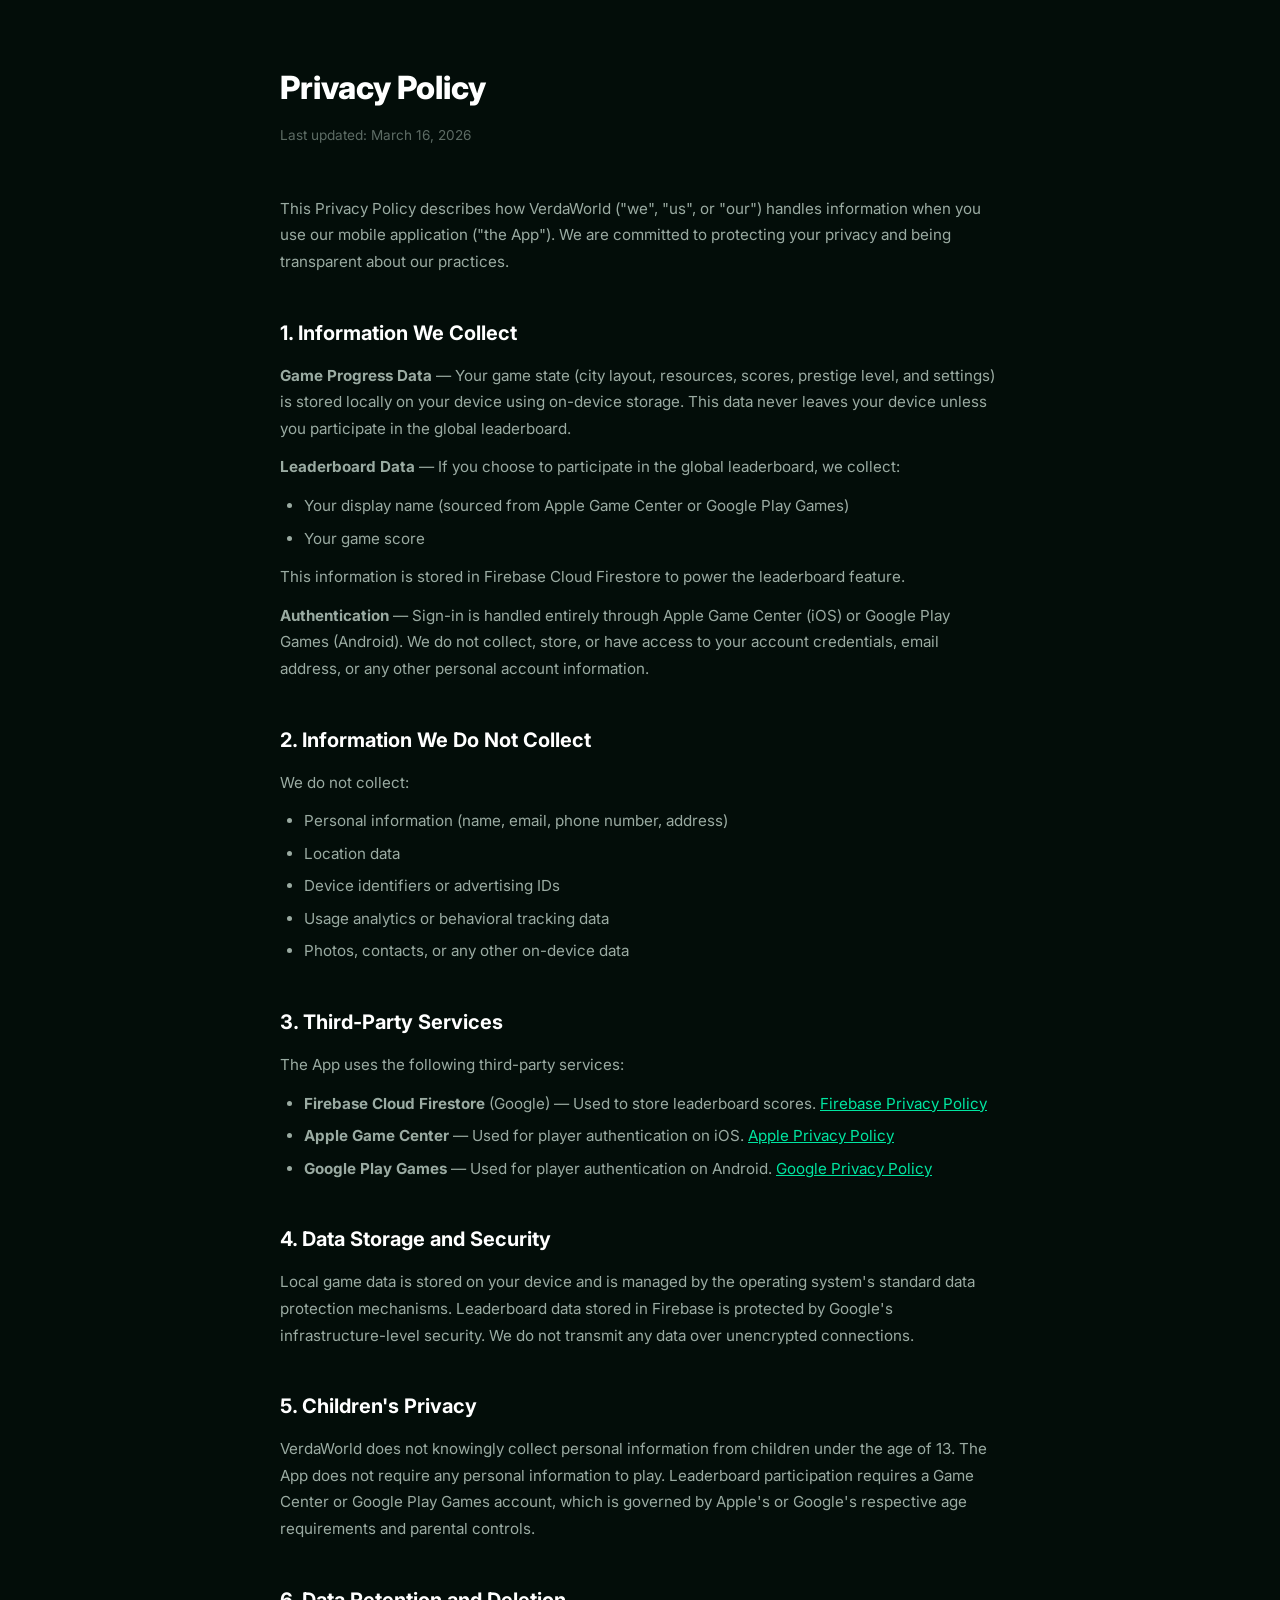
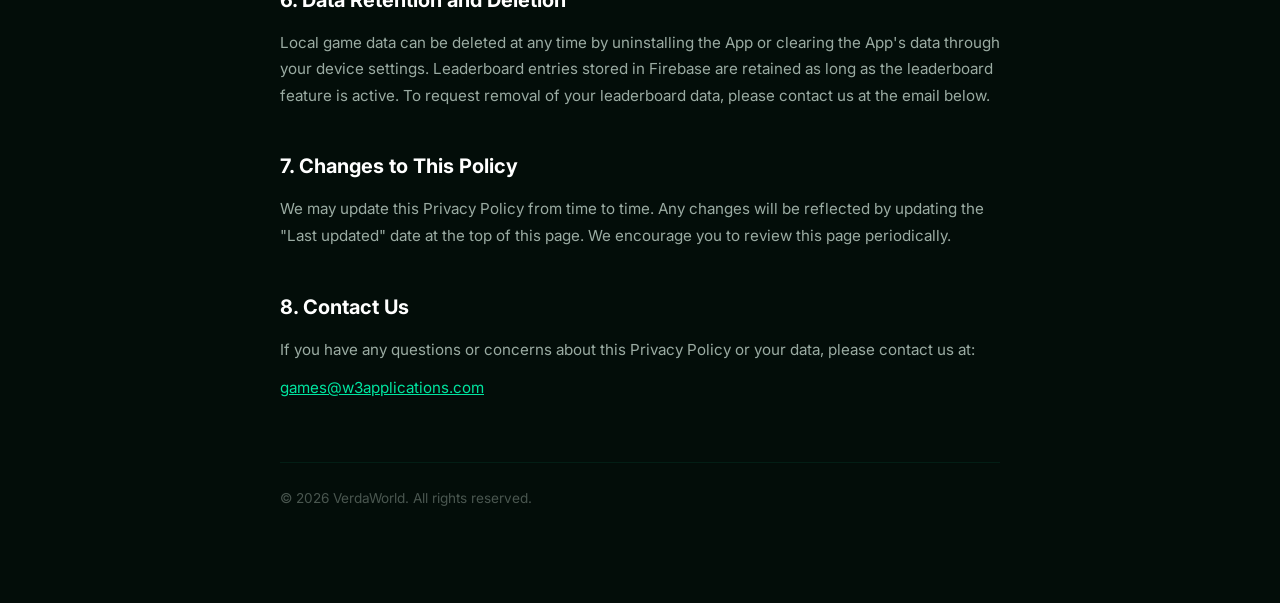
==== privacy-policy.html @ 1ff46aa1 "Initial" ====
<!DOCTYPE html>
<html lang="en">
<head>
  <meta charset="UTF-8" />
  <meta name="viewport" content="width=device-width, initial-scale=1.0" />
  <title>Privacy Policy — VerdaWorld</title>
  <meta name="description" content="Privacy Policy for VerdaWorld, an eco-city builder game." />
  <link rel="preconnect" href="https://fonts.googleapis.com" />
  <link rel="preconnect" href="https://fonts.gstatic.com" crossorigin />
  <link href="https://fonts.googleapis.com/css2?family=Inter:wght@400;500;600;700;800&display=swap" rel="stylesheet" />
  <style>
    *, *::before, *::after { box-sizing: border-box; margin: 0; padding: 0; }
    html { scroll-behavior: smooth; }
    body {
      font-family: 'Inter', -apple-system, BlinkMacSystemFont, sans-serif;
      background: #030D09;
      color: #cde0d5;
      line-height: 1.75;
      padding: 60px 24px 80px;
    }
    .container {
      max-width: 720px;
      margin: 0 auto;
    }
    a { color: #00E5A0; }
    h1 {
      font-size: 2rem;
      font-weight: 800;
      color: #fff;
      margin-bottom: 8px;
    }
    .last-updated {
      font-size: 0.85rem;
      color: rgba(205,224,213,0.45);
      margin-bottom: 48px;
    }
    h2 {
      font-size: 1.25rem;
      font-weight: 700;
      color: #fff;
      margin-top: 40px;
      margin-bottom: 12px;
    }
    p, li {
      font-size: 0.95rem;
      color: rgba(205,224,213,0.75);
      margin-bottom: 12px;
    }
    ul {
      padding-left: 24px;
      margin-bottom: 12px;
    }
    li { margin-bottom: 6px; }
    .footer-note {
      margin-top: 60px;
      padding-top: 24px;
      border-top: 1px solid rgba(0,229,160,0.08);
      font-size: 0.85rem;
      color: rgba(205,224,213,0.35);
    }
  </style>
</head>
<body>
  <div class="container">
    <h1>Privacy Policy</h1>
    <p class="last-updated">Last updated: March 16, 2026</p>

    <p>This Privacy Policy describes how VerdaWorld ("we", "us", or "our") handles information when you use our mobile application ("the App"). We are committed to protecting your privacy and being transparent about our practices.</p>

    <h2>1. Information We Collect</h2>
    <p><strong>Game Progress Data</strong> — Your game state (city layout, resources, scores, prestige level, and settings) is stored locally on your device using on-device storage. This data never leaves your device unless you participate in the global leaderboard.</p>
    <p><strong>Leaderboard Data</strong> — If you choose to participate in the global leaderboard, we collect:</p>
    <ul>
      <li>Your display name (sourced from Apple Game Center or Google Play Games)</li>
      <li>Your game score</li>
    </ul>
    <p>This information is stored in Firebase Cloud Firestore to power the leaderboard feature.</p>
    <p><strong>Authentication</strong> — Sign-in is handled entirely through Apple Game Center (iOS) or Google Play Games (Android). We do not collect, store, or have access to your account credentials, email address, or any other personal account information.</p>

    <h2>2. Information We Do Not Collect</h2>
    <p>We do not collect:</p>
    <ul>
      <li>Personal information (name, email, phone number, address)</li>
      <li>Location data</li>
      <li>Device identifiers or advertising IDs</li>
      <li>Usage analytics or behavioral tracking data</li>
      <li>Photos, contacts, or any other on-device data</li>
    </ul>

    <h2>3. Third-Party Services</h2>
    <p>The App uses the following third-party services:</p>
    <ul>
      <li><strong>Firebase Cloud Firestore</strong> (Google) — Used to store leaderboard scores. <a href="https://firebase.google.com/support/privacy" target="_blank" rel="noopener">Firebase Privacy Policy</a></li>
      <li><strong>Apple Game Center</strong> — Used for player authentication on iOS. <a href="https://www.apple.com/privacy/" target="_blank" rel="noopener">Apple Privacy Policy</a></li>
      <li><strong>Google Play Games</strong> — Used for player authentication on Android. <a href="https://policies.google.com/privacy" target="_blank" rel="noopener">Google Privacy Policy</a></li>
    </ul>

    <h2>4. Data Storage and Security</h2>
    <p>Local game data is stored on your device and is managed by the operating system's standard data protection mechanisms. Leaderboard data stored in Firebase is protected by Google's infrastructure-level security. We do not transmit any data over unencrypted connections.</p>

    <h2>5. Children's Privacy</h2>
    <p>VerdaWorld does not knowingly collect personal information from children under the age of 13. The App does not require any personal information to play. Leaderboard participation requires a Game Center or Google Play Games account, which is governed by Apple's or Google's respective age requirements and parental controls.</p>

    <h2>6. Data Retention and Deletion</h2>
    <p>Local game data can be deleted at any time by uninstalling the App or clearing the App's data through your device settings. Leaderboard entries stored in Firebase are retained as long as the leaderboard feature is active. To request removal of your leaderboard data, please contact us at the email below.</p>

    <h2>7. Changes to This Policy</h2>
    <p>We may update this Privacy Policy from time to time. Any changes will be reflected by updating the "Last updated" date at the top of this page. We encourage you to review this page periodically.</p>

    <h2>8. Contact Us</h2>
    <p>If you have any questions or concerns about this Privacy Policy or your data, please contact us at:</p>
    <p><a href="mailto:games@w3applications.com">games@w3applications.com</a></p>

    <p class="footer-note">&copy; 2026 VerdaWorld. All rights reserved.</p>
  </div>
</body>
</html>
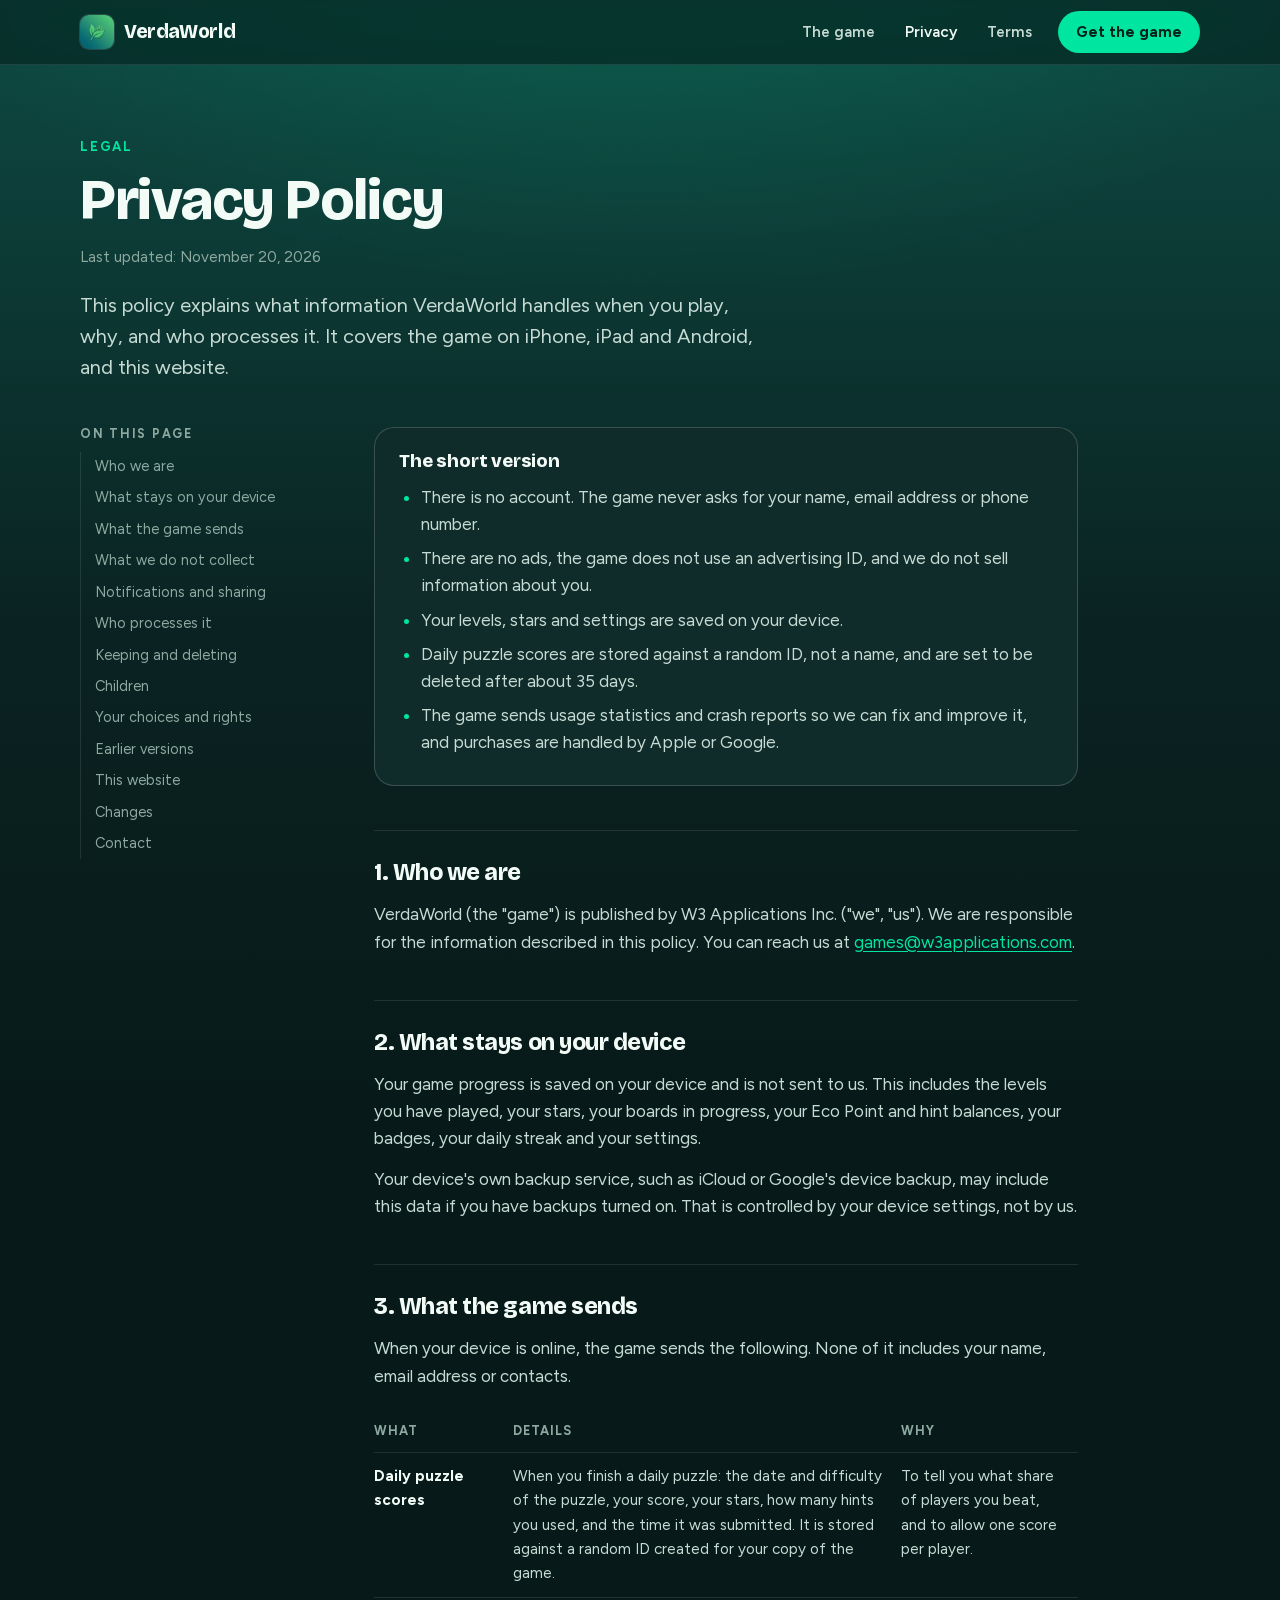
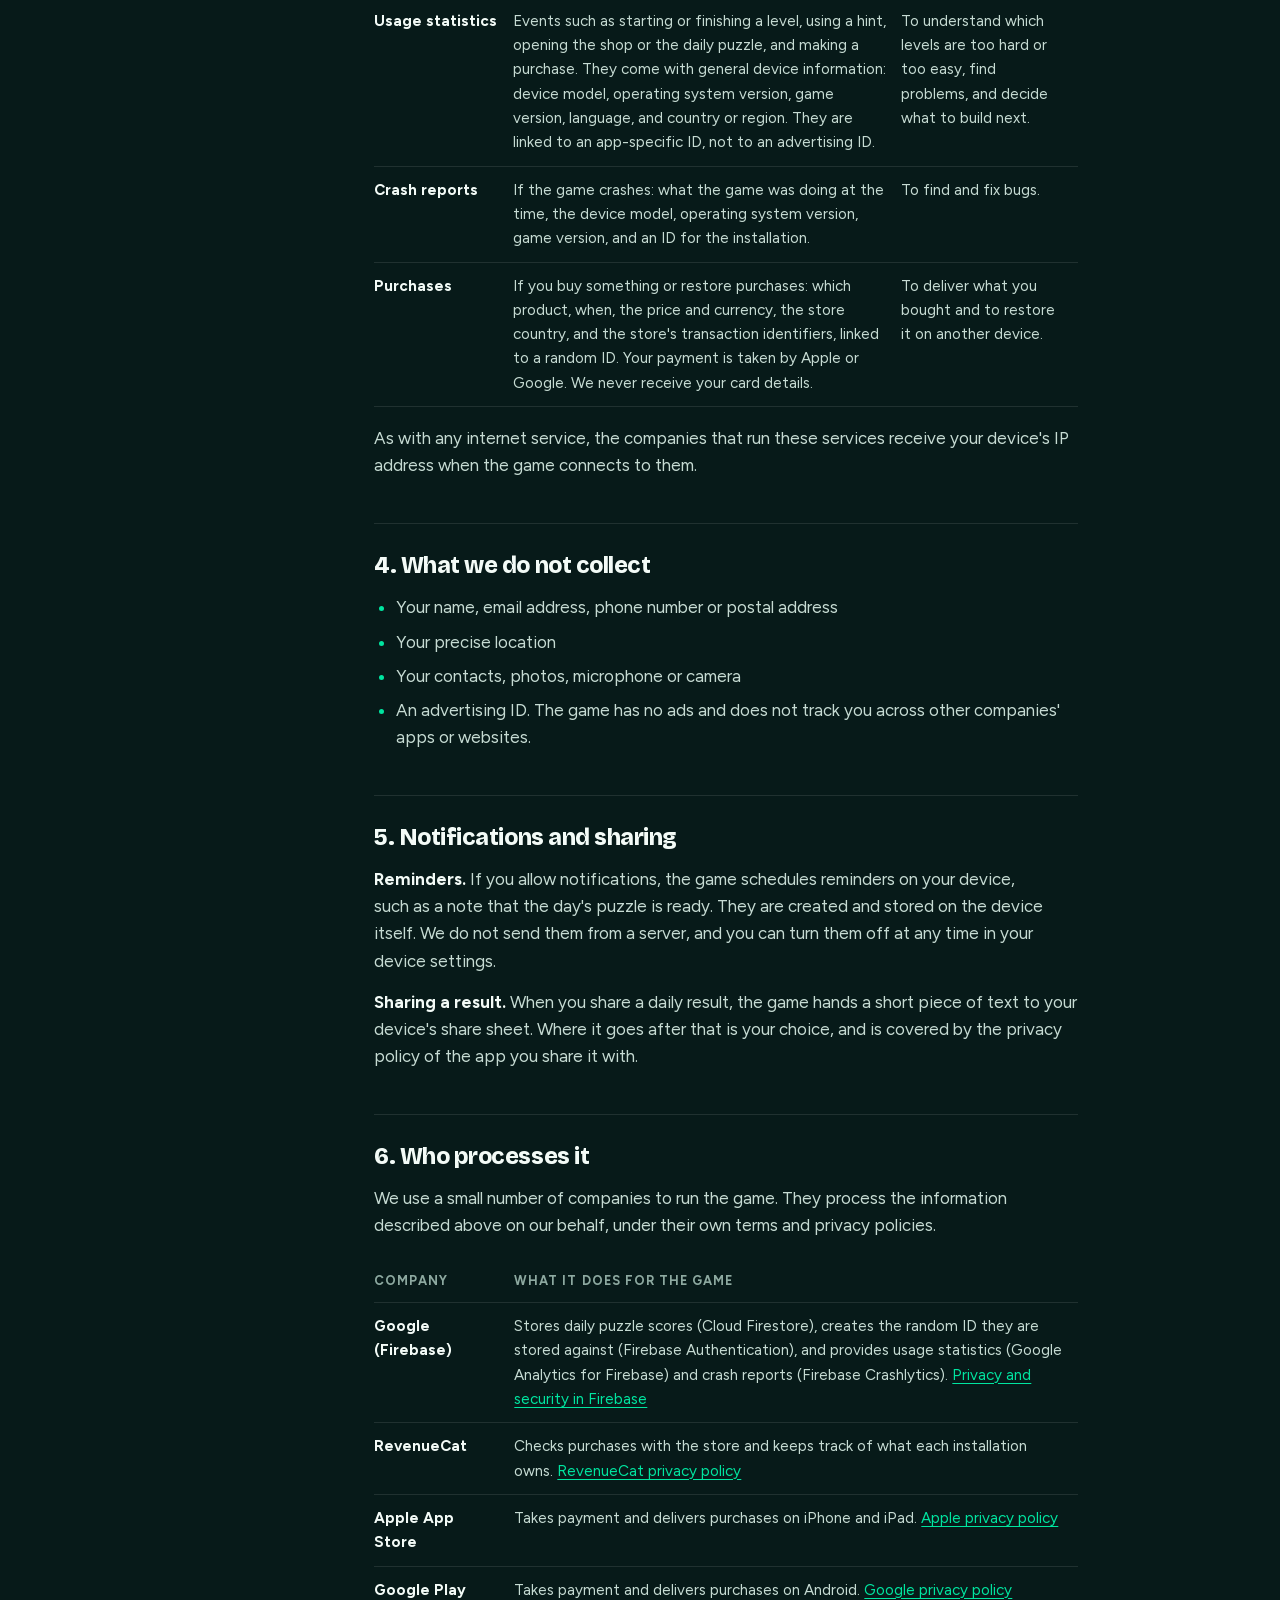
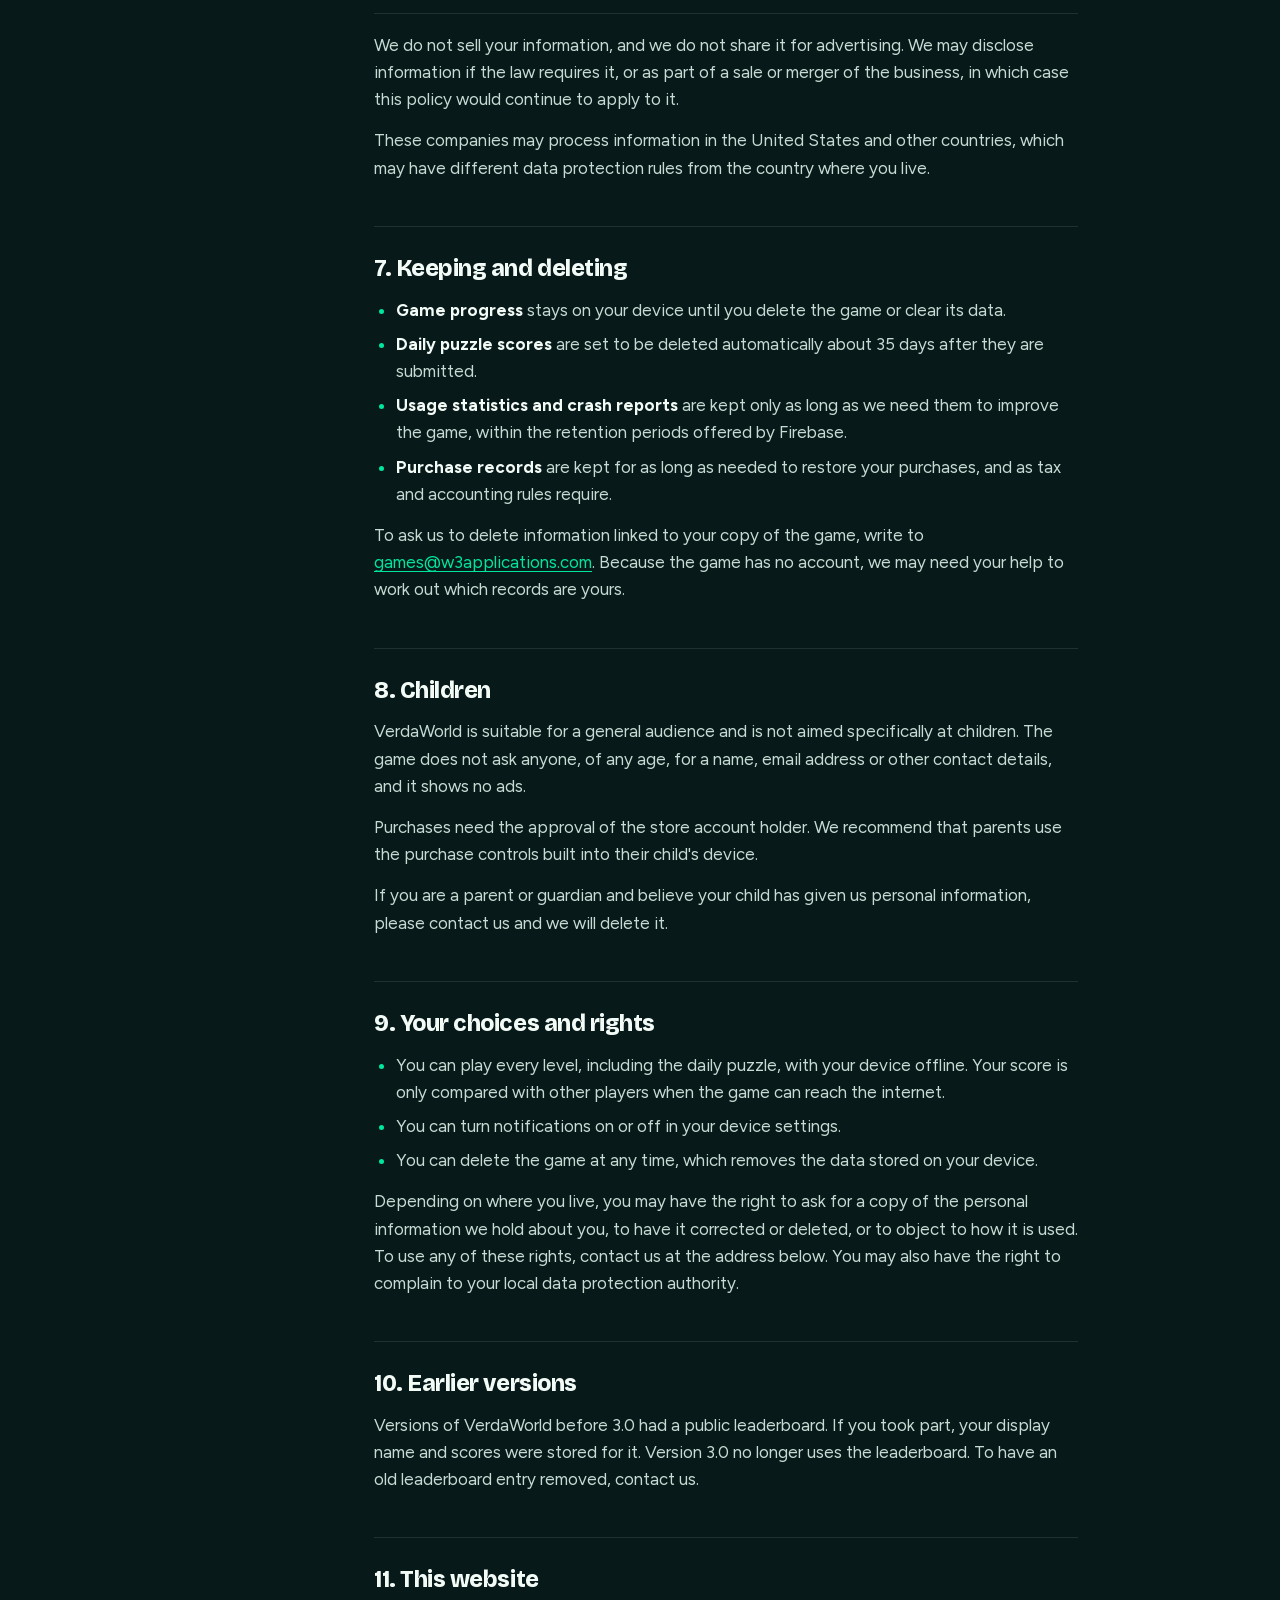
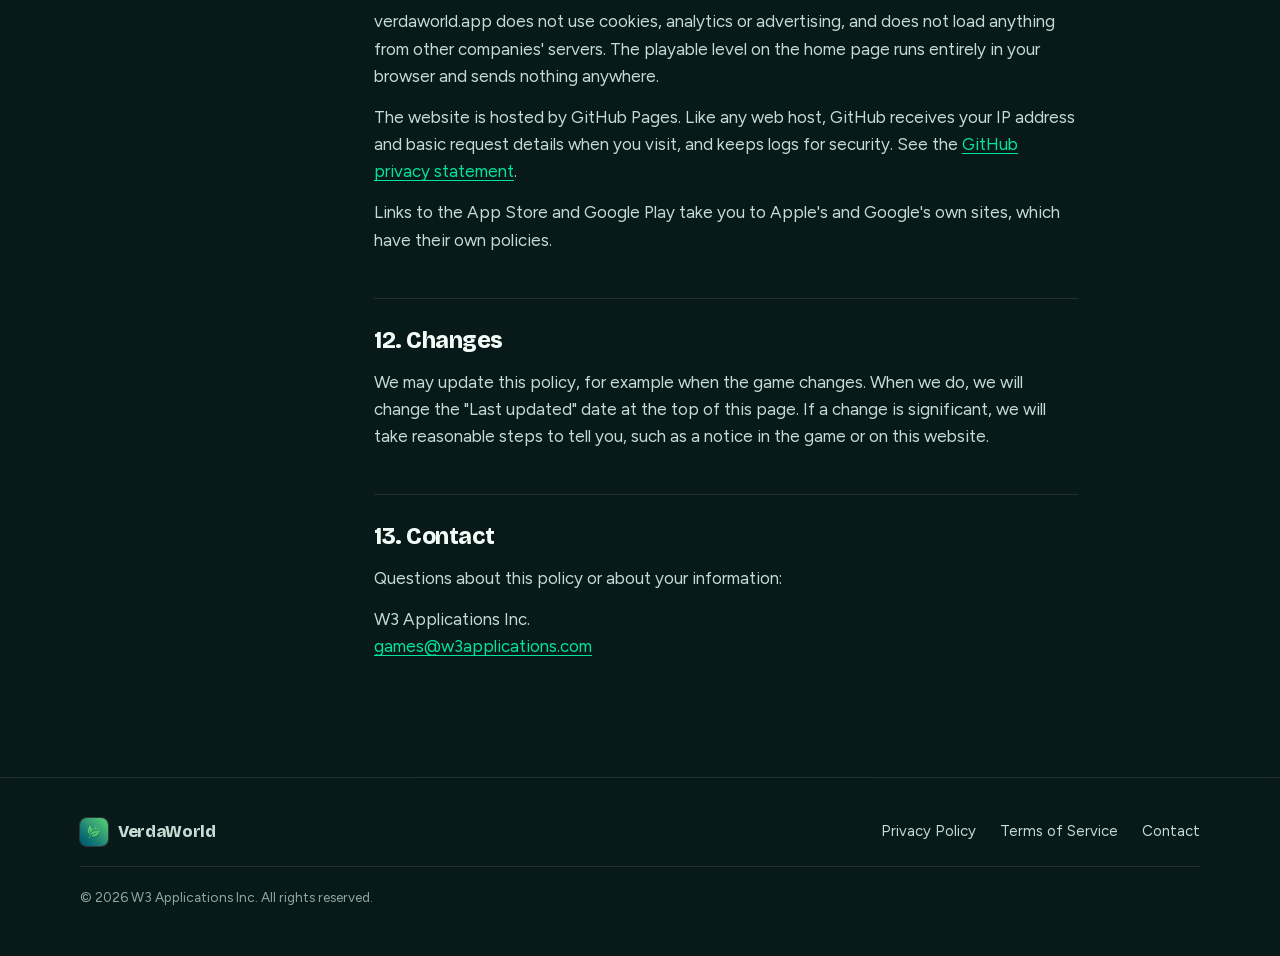
==== commit eebe17fb: "feat: redesign site for v3.0 Season 2 and add Terms of Service - Rewrite the home page around the la" ====
--- a/privacy-policy.html
+++ b/privacy-policy.html
@@ -2,116 +2,217 @@
 <html lang="en">
 <head>
   <meta charset="UTF-8" />
-  <meta name="viewport" content="width=device-width, initial-scale=1.0" />
-  <title>Privacy Policy — VerdaWorld</title>
-  <meta name="description" content="Privacy Policy for VerdaWorld, an eco-city builder game." />
-  <link rel="preconnect" href="https://fonts.googleapis.com" />
-  <link rel="preconnect" href="https://fonts.gstatic.com" crossorigin />
-  <link href="https://fonts.googleapis.com/css2?family=Inter:wght@400;500;600;700;800&display=swap" rel="stylesheet" />
-  <style>
-    *, *::before, *::after { box-sizing: border-box; margin: 0; padding: 0; }
-    html { scroll-behavior: smooth; }
-    body {
-      font-family: 'Inter', -apple-system, BlinkMacSystemFont, sans-serif;
-      background: #030D09;
-      color: #cde0d5;
-      line-height: 1.75;
-      padding: 60px 24px 80px;
-    }
-    .container {
-      max-width: 720px;
-      margin: 0 auto;
-    }
-    a { color: #00E5A0; }
-    h1 {
-      font-size: 2rem;
-      font-weight: 800;
-      color: #fff;
-      margin-bottom: 8px;
-    }
-    .last-updated {
-      font-size: 0.85rem;
-      color: rgba(205,224,213,0.45);
-      margin-bottom: 48px;
-    }
-    h2 {
-      font-size: 1.25rem;
-      font-weight: 700;
-      color: #fff;
-      margin-top: 40px;
-      margin-bottom: 12px;
-    }
-    p, li {
-      font-size: 0.95rem;
-      color: rgba(205,224,213,0.75);
-      margin-bottom: 12px;
-    }
-    ul {
-      padding-left: 24px;
-      margin-bottom: 12px;
-    }
-    li { margin-bottom: 6px; }
-    .footer-note {
-      margin-top: 60px;
-      padding-top: 24px;
-      border-top: 1px solid rgba(0,229,160,0.08);
-      font-size: 0.85rem;
-      color: rgba(205,224,213,0.35);
-    }
-  </style>
+  <meta name="viewport" content="width=device-width, initial-scale=1" />
+  <title>Privacy Policy · VerdaWorld</title>
+  <meta name="description" content="What information VerdaWorld handles, why, and who processes it. No account, no ads, and your game progress stays on your device." />
+  <link rel="canonical" href="https://verdaworld.app/privacy-policy.html" />
+  <meta name="theme-color" content="#0E4A43" />
+  <meta property="og:type" content="article" />
+  <meta property="og:site_name" content="VerdaWorld" />
+  <meta property="og:title" content="Privacy Policy · VerdaWorld" />
+  <meta property="og:url" content="https://verdaworld.app/privacy-policy.html" />
+  <meta property="og:image" content="https://verdaworld.app/assets/img/og.png" />
+  <link rel="icon" href="favicon.ico" sizes="48x48" />
+  <link rel="icon" type="image/png" sizes="192x192" href="assets/img/icon-192.png" />
+  <link rel="apple-touch-icon" href="assets/img/apple-touch-icon.png" />
+  <link rel="preload" href="assets/fonts/bricolage-grotesque-latin.woff2" as="font" type="font/woff2" crossorigin />
+  <link rel="preload" href="assets/fonts/figtree-latin.woff2" as="font" type="font/woff2" crossorigin />
+  <link rel="stylesheet" href="assets/css/site.css" />
 </head>
 <body>
-  <div class="container">
-    <h1>Privacy Policy</h1>
-    <p class="last-updated">Last updated: March 16, 2026</p>
-
-    <p>This Privacy Policy describes how VerdaWorld ("we", "us", or "our") handles information when you use our mobile application ("the App"). We are committed to protecting your privacy and being transparent about our practices.</p>
-
-    <h2>1. Information We Collect</h2>
-    <p><strong>Game Progress Data</strong> — Your game state (city layout, resources, scores, prestige level, and settings) is stored locally on your device using on-device storage. This data never leaves your device unless you participate in the global leaderboard.</p>
-    <p><strong>Leaderboard Data</strong> — If you choose to participate in the global leaderboard, we collect:</p>
-    <ul>
-      <li>Your display name (sourced from Apple Game Center or Google Play Games)</li>
-      <li>Your game score</li>
-    </ul>
-    <p>This information is stored in Firebase Cloud Firestore to power the leaderboard feature.</p>
-    <p><strong>Authentication</strong> — Sign-in is handled entirely through Apple Game Center (iOS) or Google Play Games (Android). We do not collect, store, or have access to your account credentials, email address, or any other personal account information.</p>
-
-    <h2>2. Information We Do Not Collect</h2>
-    <p>We do not collect:</p>
-    <ul>
-      <li>Personal information (name, email, phone number, address)</li>
-      <li>Location data</li>
-      <li>Device identifiers or advertising IDs</li>
-      <li>Usage analytics or behavioral tracking data</li>
-      <li>Photos, contacts, or any other on-device data</li>
-    </ul>
-
-    <h2>3. Third-Party Services</h2>
-    <p>The App uses the following third-party services:</p>
-    <ul>
-      <li><strong>Firebase Cloud Firestore</strong> (Google) — Used to store leaderboard scores. <a href="https://firebase.google.com/support/privacy" target="_blank" rel="noopener">Firebase Privacy Policy</a></li>
-      <li><strong>Apple Game Center</strong> — Used for player authentication on iOS. <a href="https://www.apple.com/privacy/" target="_blank" rel="noopener">Apple Privacy Policy</a></li>
-      <li><strong>Google Play Games</strong> — Used for player authentication on Android. <a href="https://policies.google.com/privacy" target="_blank" rel="noopener">Google Privacy Policy</a></li>
-    </ul>
-
-    <h2>4. Data Storage and Security</h2>
-    <p>Local game data is stored on your device and is managed by the operating system's standard data protection mechanisms. Leaderboard data stored in Firebase is protected by Google's infrastructure-level security. We do not transmit any data over unencrypted connections.</p>
-
-    <h2>5. Children's Privacy</h2>
-    <p>VerdaWorld does not knowingly collect personal information from children under the age of 13. The App does not require any personal information to play. Leaderboard participation requires a Game Center or Google Play Games account, which is governed by Apple's or Google's respective age requirements and parental controls.</p>
-
-    <h2>6. Data Retention and Deletion</h2>
-    <p>Local game data can be deleted at any time by uninstalling the App or clearing the App's data through your device settings. Leaderboard entries stored in Firebase are retained as long as the leaderboard feature is active. To request removal of your leaderboard data, please contact us at the email below.</p>
-
-    <h2>7. Changes to This Policy</h2>
-    <p>We may update this Privacy Policy from time to time. Any changes will be reflected by updating the "Last updated" date at the top of this page. We encourage you to review this page periodically.</p>
-
-    <h2>8. Contact Us</h2>
-    <p>If you have any questions or concerns about this Privacy Policy or your data, please contact us at:</p>
-    <p><a href="mailto:games@w3applications.com">games@w3applications.com</a></p>
-
-    <p class="footer-note">&copy; 2026 VerdaWorld. All rights reserved.</p>
+  <a class="skip" href="#main">Skip to content</a>
+  <div class="backdrop">
+    <header class="site-header">
+      <div class="wrap">
+        <a class="brand" href="./" aria-label="VerdaWorld home">
+          <img src="assets/img/icon-192.png" alt="" width="34" height="34" />
+          <span>VerdaWorld</span>
+        </a>
+        <nav class="site-nav" aria-label="Main">
+          <a href="./">The game</a>
+          <a href="privacy-policy.html" aria-current="page">Privacy</a>
+          <a href="terms-of-service.html">Terms</a>
+          <a class="nav-cta" href="./#download">Get the game</a>
+        </nav>
+      </div>
+    </header>
+
+    <main id="main">
+      <div class="wrap doc-head">
+        <p class="eyebrow">Legal</p>
+        <h1>Privacy Policy</h1>
+        <p class="updated">Last updated: November 20, 2026</p>
+        <p class="lead">This policy explains what information VerdaWorld handles when you play, why, and who processes it. It covers the game on iPhone, iPad and Android, and this website.</p>
+      </div>
+
+      <div class="wrap doc">
+        <nav class="toc" aria-label="On this page">
+          <h2>On this page</h2>
+          <ol>
+            <li><a href="#who">Who we are</a></li>
+            <li><a href="#device">What stays on your device</a></li>
+            <li><a href="#sent">What the game sends</a></li>
+            <li><a href="#not">What we do not collect</a></li>
+            <li><a href="#notifications">Notifications and sharing</a></li>
+            <li><a href="#partners">Who processes it</a></li>
+            <li><a href="#retention">Keeping and deleting</a></li>
+            <li><a href="#children">Children</a></li>
+            <li><a href="#rights">Your choices and rights</a></li>
+            <li><a href="#earlier">Earlier versions</a></li>
+            <li><a href="#website">This website</a></li>
+            <li><a href="#changes">Changes</a></li>
+            <li><a href="#contact">Contact</a></li>
+          </ol>
+        </nav>
+
+        <article class="prose">
+          <div class="summary">
+            <h2>The short version</h2>
+            <ul>
+              <li>There is no account. The game never asks for your name, email address or phone number.</li>
+              <li>There are no ads, the game does not use an advertising ID, and we do not sell information about you.</li>
+              <li>Your levels, stars and settings are saved on your device.</li>
+              <li>Daily puzzle scores are stored against a random ID, not a name, and are set to be deleted after about 35 days.</li>
+              <li>The game sends usage statistics and crash reports so we can fix and improve it, and purchases are handled by Apple or Google.</li>
+            </ul>
+          </div>
+
+          <h2 id="who">1. Who we are</h2>
+          <p>VerdaWorld (the "game") is published by W3 Applications Inc. ("we", "us"). We are responsible for the information described in this policy. You can reach us at <a href="mailto:games@w3applications.com">games@w3applications.com</a>.</p>
+
+          <h2 id="device">2. What stays on your device</h2>
+          <p>Your game progress is saved on your device and is not sent to us. This includes the levels you have played, your stars, your boards in progress, your Eco Point and hint balances, your badges, your daily streak and your settings.</p>
+          <p>Your device's own backup service, such as iCloud or Google's device backup, may include this data if you have backups turned on. That is controlled by your device settings, not by us.</p>
+
+          <h2 id="sent">3. What the game sends</h2>
+          <p>When your device is online, the game sends the following. None of it includes your name, email address or contacts.</p>
+          <div class="table-scroll">
+            <table>
+              <thead>
+                <tr><th>What</th><th>Details</th><th>Why</th></tr>
+              </thead>
+              <tbody>
+                <tr>
+                  <th scope="row">Daily puzzle scores</th>
+                  <td>When you finish a daily puzzle: the date and difficulty of the puzzle, your score, your stars, how many hints you used, and the time it was submitted. It is stored against a random ID created for your copy of the game.</td>
+                  <td>To tell you what share of players you beat, and to allow one score per player.</td>
+                </tr>
+                <tr>
+                  <th scope="row">Usage statistics</th>
+                  <td>Events such as starting or finishing a level, using a hint, opening the shop or the daily puzzle, and making a purchase. They come with general device information: device model, operating system version, game version, language, and country or region. They are linked to an app-specific ID, not to an advertising ID.</td>
+                  <td>To understand which levels are too hard or too easy, find problems, and decide what to build next.</td>
+                </tr>
+                <tr>
+                  <th scope="row">Crash reports</th>
+                  <td>If the game crashes: what the game was doing at the time, the device model, operating system version, game version, and an ID for the installation.</td>
+                  <td>To find and fix bugs.</td>
+                </tr>
+                <tr>
+                  <th scope="row">Purchases</th>
+                  <td>If you buy something or restore purchases: which product, when, the price and currency, the store country, and the store's transaction identifiers, linked to a random ID. Your payment is taken by Apple or Google. We never receive your card details.</td>
+                  <td>To deliver what you bought and to restore it on another device.</td>
+                </tr>
+              </tbody>
+            </table>
+          </div>
+          <p>As with any internet service, the companies that run these services receive your device's IP address when the game connects to them.</p>
+
+          <h2 id="not">4. What we do not collect</h2>
+          <ul>
+            <li>Your name, email address, phone number or postal address</li>
+            <li>Your precise location</li>
+            <li>Your contacts, photos, microphone or camera</li>
+            <li>An advertising ID. The game has no ads and does not track you across other companies' apps or websites.</li>
+          </ul>
+
+          <h2 id="notifications">5. Notifications and sharing</h2>
+          <p><strong>Reminders.</strong> If you allow notifications, the game schedules reminders on your device, such as a note that the day's puzzle is ready. They are created and stored on the device itself. We do not send them from a server, and you can turn them off at any time in your device settings.</p>
+          <p><strong>Sharing a result.</strong> When you share a daily result, the game hands a short piece of text to your device's share sheet. Where it goes after that is your choice, and is covered by the privacy policy of the app you share it with.</p>
+
+          <h2 id="partners">6. Who processes it</h2>
+          <p>We use a small number of companies to run the game. They process the information described above on our behalf, under their own terms and privacy policies.</p>
+          <div class="table-scroll">
+            <table>
+              <thead>
+                <tr><th>Company</th><th>What it does for the game</th></tr>
+              </thead>
+              <tbody>
+                <tr>
+                  <th scope="row">Google (Firebase)</th>
+                  <td>Stores daily puzzle scores (Cloud Firestore), creates the random ID they are stored against (Firebase Authentication), and provides usage statistics (Google Analytics for Firebase) and crash reports (Firebase Crashlytics). <a href="https://firebase.google.com/support/privacy" rel="noopener">Privacy and security in Firebase</a></td>
+                </tr>
+                <tr>
+                  <th scope="row">RevenueCat</th>
+                  <td>Checks purchases with the store and keeps track of what each installation owns. <a href="https://www.revenuecat.com/privacy" rel="noopener">RevenueCat privacy policy</a></td>
+                </tr>
+                <tr>
+                  <th scope="row">Apple App Store</th>
+                  <td>Takes payment and delivers purchases on iPhone and iPad. <a href="https://www.apple.com/legal/privacy/" rel="noopener">Apple privacy policy</a></td>
+                </tr>
+                <tr>
+                  <th scope="row">Google Play</th>
+                  <td>Takes payment and delivers purchases on Android. <a href="https://policies.google.com/privacy" rel="noopener">Google privacy policy</a></td>
+                </tr>
+              </tbody>
+            </table>
+          </div>
+          <p>We do not sell your information, and we do not share it for advertising. We may disclose information if the law requires it, or as part of a sale or merger of the business, in which case this policy would continue to apply to it.</p>
+          <p>These companies may process information in the United States and other countries, which may have different data protection rules from the country where you live.</p>
+
+          <h2 id="retention">7. Keeping and deleting</h2>
+          <ul>
+            <li><strong>Game progress</strong> stays on your device until you delete the game or clear its data.</li>
+            <li><strong>Daily puzzle scores</strong> are set to be deleted automatically about 35 days after they are submitted.</li>
+            <li><strong>Usage statistics and crash reports</strong> are kept only as long as we need them to improve the game, within the retention periods offered by Firebase.</li>
+            <li><strong>Purchase records</strong> are kept for as long as needed to restore your purchases, and as tax and accounting rules require.</li>
+          </ul>
+          <p>To ask us to delete information linked to your copy of the game, write to <a href="mailto:games@w3applications.com">games@w3applications.com</a>. Because the game has no account, we may need your help to work out which records are yours.</p>
+
+          <h2 id="children">8. Children</h2>
+          <p>VerdaWorld is suitable for a general audience and is not aimed specifically at children. The game does not ask anyone, of any age, for a name, email address or other contact details, and it shows no ads.</p>
+          <p>Purchases need the approval of the store account holder. We recommend that parents use the purchase controls built into their child's device.</p>
+          <p>If you are a parent or guardian and believe your child has given us personal information, please contact us and we will delete it.</p>
+
+          <h2 id="rights">9. Your choices and rights</h2>
+          <ul>
+            <li>You can play every level, including the daily puzzle, with your device offline. Your score is only compared with other players when the game can reach the internet.</li>
+            <li>You can turn notifications on or off in your device settings.</li>
+            <li>You can delete the game at any time, which removes the data stored on your device.</li>
+          </ul>
+          <p>Depending on where you live, you may have the right to ask for a copy of the personal information we hold about you, to have it corrected or deleted, or to object to how it is used. To use any of these rights, contact us at the address below. You may also have the right to complain to your local data protection authority.</p>
+
+          <h2 id="earlier">10. Earlier versions</h2>
+          <p>Versions of VerdaWorld before 3.0 had a public leaderboard. If you took part, your display name and scores were stored for it. Version 3.0 no longer uses the leaderboard. To have an old leaderboard entry removed, contact us.</p>
+
+          <h2 id="website">11. This website</h2>
+          <p>verdaworld.app does not use cookies, analytics or advertising, and does not load anything from other companies' servers. The playable level on the home page runs entirely in your browser and sends nothing anywhere.</p>
+          <p>The website is hosted by GitHub Pages. Like any web host, GitHub receives your IP address and basic request details when you visit, and keeps logs for security. See the <a href="https://docs.github.com/en/site-policy/privacy-policies/github-general-privacy-statement" rel="noopener">GitHub privacy statement</a>.</p>
+          <p>Links to the App Store and Google Play take you to Apple's and Google's own sites, which have their own policies.</p>
+
+          <h2 id="changes">12. Changes</h2>
+          <p>We may update this policy, for example when the game changes. When we do, we will change the "Last updated" date at the top of this page. If a change is significant, we will take reasonable steps to tell you, such as a notice in the game or on this website.</p>
+
+          <h2 id="contact">13. Contact</h2>
+          <p>Questions about this policy or about your information:</p>
+          <p>W3 Applications Inc.<br /><a href="mailto:games@w3applications.com">games@w3applications.com</a></p>
+        </article>
+      </div>
+    </main>
   </div>
+
+  <footer class="site-footer">
+    <div class="wrap">
+      <a class="brand" href="./" aria-label="VerdaWorld home">
+        <img src="assets/img/icon-192.png" alt="" width="28" height="28" loading="lazy" />
+        <span>VerdaWorld</span>
+      </a>
+      <nav aria-label="Footer">
+        <a href="privacy-policy.html">Privacy Policy</a>
+        <a href="terms-of-service.html">Terms of Service</a>
+        <a href="mailto:games@w3applications.com">Contact</a>
+      </nav>
+      <p class="legal-line">&copy; 2026 W3 Applications Inc. All rights reserved.</p>
+    </div>
+  </footer>
 </body>
 </html>
--- a/assets/css/site.css
+++ b/assets/css/site.css
@@ -0,0 +1,553 @@
+/* VerdaWorld — verdaworld.app
+   Colours follow the game: the dark teal of its screens, the mint of its
+   buttons, the gold of its stars. */
+
+@font-face {
+  font-family: 'Bricolage Grotesque';
+  src: url('../fonts/bricolage-grotesque-latin.woff2') format('woff2');
+  font-weight: 400 800;
+  font-stretch: 100%;
+  font-display: swap;
+}
+@font-face {
+  font-family: 'Figtree';
+  src: url('../fonts/figtree-latin.woff2') format('woff2');
+  font-weight: 400 700;
+  font-display: swap;
+}
+
+:root {
+  --bg-top: #0E4A43;
+  --bg: #0A2322;
+  --bg-deep: #071A19;
+  --panel: #0F2B2A;
+  --panel-2: #173C3A;
+  --panel-3: #1F524E;
+  --line: rgba(255, 255, 255, 0.1);
+  --line-strong: rgba(255, 255, 255, 0.18);
+  --ink: #F3FBF7;
+  --text: #C6DBD3;
+  --muted: #8DA9A0;
+  --accent: #00E5A0;
+  --accent-ink: #04231B;
+  --gold: #FFD54F;
+  --warn: #FF8A80;
+  --ground: #2E6A47;
+  --ground-alt: #2A6242;
+
+  --display: 'Bricolage Grotesque', 'Figtree', system-ui, -apple-system, 'Segoe UI', sans-serif;
+  --body: 'Figtree', system-ui, -apple-system, 'Segoe UI', Roboto, sans-serif;
+
+  --gutter: 24px;
+  --max: 1120px;
+  --radius: 20px;
+}
+
+*, *::before, *::after { box-sizing: border-box; }
+html { -webkit-text-size-adjust: 100%; scroll-behavior: smooth; scroll-padding-top: 88px; }
+body {
+  margin: 0;
+  background: var(--bg-deep);
+  color: var(--text);
+  font-family: var(--body);
+  font-size: 1.0625rem;
+  line-height: 1.6;
+  -webkit-font-smoothing: antialiased;
+  text-rendering: optimizeLegibility;
+}
+img, svg { display: block; max-width: 100%; }
+img { height: auto; }
+a { color: inherit; }
+h1, h2, h3, h4, p, ul, ol, figure, dl, dd { margin: 0; }
+ul, ol { padding: 0; list-style: none; }
+button { font: inherit; color: inherit; }
+.sprite { position: absolute; }
+
+:focus-visible { outline: 2px solid var(--accent); outline-offset: 3px; border-radius: 6px; }
+
+.skip {
+  position: absolute; left: 16px; top: -60px; z-index: 200;
+  padding: 10px 16px; border-radius: 10px;
+  background: var(--accent); color: var(--accent-ink); font-weight: 700; text-decoration: none;
+}
+.skip:focus { top: 12px; }
+
+.wrap { width: 100%; max-width: calc(var(--max) + 2 * var(--gutter)); margin: 0 auto; padding: 0 var(--gutter); }
+
+h1, h2, h3 { font-family: var(--display); color: var(--ink); letter-spacing: -0.02em; text-wrap: balance; }
+h1 { font-size: clamp(2.75rem, 6.4vw, 4.75rem); font-weight: 800; line-height: 1; letter-spacing: -0.022em; }
+h2 { font-size: clamp(1.9rem, 4.2vw, 3rem); font-weight: 800; line-height: 1.06; letter-spacing: -0.024em; }
+h3 { font-size: 1.2rem; font-weight: 700; line-height: 1.25; letter-spacing: -0.01em; }
+p { text-wrap: pretty; }
+
+.eyebrow {
+  font-size: 0.8125rem; font-weight: 700; letter-spacing: 0.14em; text-transform: uppercase;
+  color: var(--accent); margin-bottom: 14px;
+}
+.lead { font-size: clamp(1.1rem, 1.6vw, 1.25rem); line-height: 1.55; color: var(--text); max-width: 34em; }
+.muted { color: var(--muted); }
+.note { font-size: 0.9rem; color: var(--muted); }
+
+/* ── Page backdrop ─────────────────────────────────────────────────────── */
+
+.backdrop {
+  background:
+    radial-gradient(1100px 620px at 50% -140px, rgba(0, 229, 160, 0.17), transparent 70%),
+    linear-gradient(180deg, var(--bg-top) 0, var(--bg) 620px, var(--bg-deep) 1100px);
+}
+
+/* ── Header ────────────────────────────────────────────────────────────── */
+
+.site-header {
+  position: sticky; top: 0; z-index: 100;
+  background: rgba(9, 38, 35, 0.72);
+  -webkit-backdrop-filter: saturate(140%) blur(16px);
+  backdrop-filter: saturate(140%) blur(16px);
+  border-bottom: 1px solid var(--line);
+}
+.site-header .wrap { display: flex; align-items: center; justify-content: space-between; gap: 20px; height: 64px; }
+.brand { display: inline-flex; align-items: center; gap: 10px; text-decoration: none; color: var(--ink); }
+.brand img { width: 34px; height: 34px; border-radius: 9px; box-shadow: 0 0 0 1px rgba(255, 255, 255, 0.14); }
+.brand span { font-family: var(--display); font-weight: 800; font-size: 1.2rem; letter-spacing: -0.02em; }
+.site-nav { display: flex; align-items: center; gap: 6px; }
+.site-nav a {
+  padding: 8px 12px; border-radius: 10px;
+  font-size: 0.95rem; font-weight: 600; color: var(--text); text-decoration: none;
+  transition: color 0.15s, background-color 0.15s;
+}
+.site-nav a:hover { color: var(--ink); background: rgba(255, 255, 255, 0.06); }
+.site-nav a[aria-current='page'] { color: var(--ink); }
+.site-nav .nav-cta {
+  margin-left: 8px; padding: 9px 18px; border-radius: 999px;
+  background: var(--accent); color: var(--accent-ink); font-weight: 700;
+}
+.site-nav .nav-cta:hover { background: #3DF0B8; color: var(--accent-ink); }
+
+/* ── Buttons and badges ────────────────────────────────────────────────── */
+
+.stores { display: flex; flex-wrap: wrap; align-items: center; gap: 12px; }
+.stores a { display: block; border-radius: 9px; transition: transform 0.15s, filter 0.15s; }
+.stores a:hover { transform: translateY(-2px); filter: brightness(1.12); }
+.stores img { height: 50px; width: auto; }
+
+.pill {
+  display: inline-flex; align-items: center; gap: 10px;
+  padding: 6px 14px 6px 6px; border-radius: 999px;
+  background: rgba(0, 229, 160, 0.09); border: 1px solid rgba(0, 229, 160, 0.3);
+  font-size: 0.9rem; font-weight: 600; color: var(--ink); text-decoration: none;
+}
+.pill b {
+  padding: 2px 10px; border-radius: 999px;
+  background: var(--accent); color: var(--accent-ink);
+  font-size: 0.74rem; font-weight: 800; letter-spacing: 0.06em; text-transform: uppercase;
+}
+a.pill:hover { background: rgba(0, 229, 160, 0.16); }
+
+/* ── Hero ──────────────────────────────────────────────────────────────── */
+
+.hero { padding: clamp(32px, 4.5vw, 60px) 0 clamp(48px, 6vw, 80px); }
+.hero .wrap { display: grid; grid-template-columns: minmax(0, 1.08fr) minmax(0, 0.92fr); gap: clamp(32px, 5vw, 72px); align-items: center; }
+.hero-copy > * + * { margin-top: 24px; }
+.hero-copy .lead { margin-top: 22px; }
+.hero-copy .stores { margin-top: 32px; }
+.hero-facts { display: flex; flex-wrap: wrap; gap: 6px 20px; margin-top: 22px; font-size: 0.95rem; color: var(--muted); }
+.hero-facts li { display: inline-flex; align-items: center; gap: 8px; }
+.hero-facts li::before { content: ''; width: 6px; height: 6px; border-radius: 50%; background: var(--accent); }
+.hero-demo { justify-self: end; width: 100%; max-width: 388px; }
+.hero-demo-caption { margin-top: 14px; text-align: center; font-size: 0.9rem; color: var(--muted); }
+
+/* ── The playable level ────────────────────────────────────────────────── */
+
+.demo {
+  position: relative;
+  padding: 18px;
+  min-height: 560px;
+  border-radius: 30px;
+  background: var(--panel);
+  border: 1px solid var(--line-strong);
+  box-shadow: 0 40px 80px -20px rgba(0, 0, 0, 0.6), 0 0 0 6px rgba(255, 255, 255, 0.03);
+  color: var(--ink);
+  container-type: inline-size;
+}
+.demo noscript img { border-radius: 16px; }
+.demo-bar { display: flex; align-items: center; justify-content: space-between; gap: 12px; }
+.demo-title { display: flex; align-items: center; gap: 10px; min-width: 0; }
+.demo-level { font-weight: 700; font-size: 1.02rem; }
+.demo-tag {
+  padding: 2px 9px; border-radius: 999px;
+  background: rgba(0, 229, 160, 0.14); color: var(--accent);
+  font-size: 0.7rem; font-weight: 800; letter-spacing: 0.08em; text-transform: uppercase;
+}
+.demo-ghost {
+  padding: 7px 12px; border-radius: 10px; border: 1px solid transparent;
+  background: transparent; color: var(--text);
+  font-size: 0.88rem; font-weight: 600; cursor: pointer;
+  transition: background-color 0.15s, color 0.15s, border-color 0.15s;
+}
+.demo-ghost:hover:not(:disabled) { background: rgba(255, 255, 255, 0.07); color: var(--ink); }
+.demo-ghost:disabled { opacity: 0.35; cursor: default; }
+.demo-ghost.selected { border-color: var(--warn); color: var(--warn); background: rgba(255, 138, 128, 0.1); }
+
+.demo-score { display: flex; align-items: flex-end; justify-content: space-between; gap: 12px; margin-top: 12px; }
+.demo-pop { display: flex; align-items: baseline; gap: 8px; }
+.demo-pop-num {
+  font-family: var(--display); font-weight: 800; font-size: 2.6rem; line-height: 1;
+  letter-spacing: -0.03em; font-variant-numeric: tabular-nums;
+}
+.demo-pop-unit { font-size: 0.9rem; color: var(--muted); }
+.demo-stars { text-align: right; }
+.demo-star-row { display: inline-flex; gap: 3px; }
+.demo-star { width: 22px; height: 22px; fill: none; stroke: var(--gold); stroke-width: 7; stroke-linejoin: round; transition: fill 0.2s; }
+.demo-star.on { fill: var(--gold); }
+.demo-star-row.pop .demo-star.on { animation: star-pop 0.55s cubic-bezier(0.3, 1.6, 0.5, 1) both; }
+.demo-star-row.pop .demo-star:nth-child(2) { animation-delay: 0.09s; }
+.demo-star-row.pop .demo-star:nth-child(3) { animation-delay: 0.18s; }
+@keyframes star-pop { 0% { transform: scale(0.4); } 100% { transform: scale(1); } }
+.demo-star-note { margin-top: 2px; font-size: 0.78rem; color: var(--muted); font-variant-numeric: tabular-nums; }
+
+.demo-meter { height: 4px; margin-top: 10px; border-radius: 4px; background: rgba(255, 255, 255, 0.1); overflow: hidden; }
+.demo-meter-fill { height: 100%; width: 0; border-radius: 4px; background: var(--gold); transition: width 0.35s ease; }
+
+.demo-readouts { display: grid; grid-template-columns: repeat(3, 1fr); gap: 8px; margin-top: 12px; }
+.demo-readout { padding: 7px 10px; border-radius: 10px; background: var(--panel-2); border: 1px solid transparent; }
+.demo-readout.short { border-color: var(--warn); }
+.demo-readout.short .demo-readout-value { color: var(--warn); }
+.demo-readout-label { display: block; font-size: 0.7rem; color: var(--muted); }
+.demo-readout-value { display: block; font-size: 0.9rem; font-weight: 700; font-variant-numeric: tabular-nums; }
+
+.demo-advice {
+  min-height: 3.1em; margin-top: 10px; padding-left: 26px;
+  font-size: 0.88rem; line-height: 1.4; color: var(--ink);
+  background: url("data:image/svg+xml,%3Csvg xmlns='http://www.w3.org/2000/svg' viewBox='0 0 24 24' fill='none' stroke='%23FFD54F' stroke-width='2' stroke-linecap='round' stroke-linejoin='round'%3E%3Cpath d='M9 18h6M10 21h4M12 3a6 6 0 0 0-3.6 10.8c.7.6 1.1 1.4 1.1 2.2h5c0-.8.4-1.6 1.1-2.2A6 6 0 0 0 12 3Z'/%3E%3C/svg%3E") no-repeat 0 1px / 18px 18px;
+}
+.demo-advice.refused { color: var(--warn); }
+
+.demo-board-wrap { position: relative; margin-top: 8px; }
+.demo-board {
+  display: grid; grid-template-columns: repeat(var(--cols, 5), 1fr);
+  border-radius: 14px; overflow: hidden;
+  background: var(--ground);
+}
+.demo-tile {
+  position: relative; aspect-ratio: 1; padding: 0; border: 0; cursor: pointer;
+  background: var(--ground);
+  box-shadow: inset 0 0 0 0.5px rgba(0, 0, 0, 0.18);
+  -webkit-tap-highlight-color: transparent;
+}
+.demo-tile.alt { background: var(--ground-alt); }
+.demo-tile:hover { box-shadow: inset 0 0 0 2px rgba(255, 255, 255, 0.35); }
+.demo-tile:focus-visible { outline: none; box-shadow: inset 0 0 0 3px var(--accent); z-index: 1; border-radius: 0; }
+.demo-tile.hint::after {
+  content: ''; position: absolute; inset: 9%; border-radius: 16%;
+  border: 2px dashed rgba(255, 255, 255, 0.9);
+  animation: hint-pulse 1.5s ease-in-out infinite;
+}
+@keyframes hint-pulse { 0%, 100% { opacity: 0.35; transform: scale(0.94); } 50% { opacity: 1; transform: scale(1); } }
+.demo-building { position: absolute; inset: 0; width: 100%; height: 100%; pointer-events: none; }
+.demo-building.placed { animation: place 0.22s cubic-bezier(0.3, 1.5, 0.5, 1); }
+@keyframes place { 0% { transform: scale(0.7); } 100% { transform: scale(1); } }
+.demo-tile.unserved .demo-building { opacity: 0.45; }
+.demo-tile.shake { animation: shake 0.3s; }
+@keyframes shake { 25% { transform: translateX(-3px); } 75% { transform: translateX(3px); } }
+.demo-cap {
+  position: absolute; left: 50%; bottom: 9%; transform: translateX(-50%);
+  padding: 0 0.55em; border-radius: 999px;
+  background: rgba(16, 38, 36, 0.9); color: #fff;
+  font-size: 11px; font-size: clamp(9px, 3.1cqw, 13px); font-weight: 800; line-height: 1.5;
+  font-variant-numeric: tabular-nums; pointer-events: none; white-space: nowrap;
+}
+.demo-cap.up { color: #8CF5B0; }
+.demo-cap.down { color: #FFCC80; }
+.demo-cap.empty { color: #FFB4A9; }
+
+.demo-confetti { position: absolute; inset: 0; overflow: hidden; pointer-events: none; border-radius: 14px; }
+.demo-confetti i {
+  position: absolute; top: -14px; width: 7px; height: 12px; border-radius: 2px;
+  animation: fall 2s cubic-bezier(0.2, 0.6, 0.4, 1) forwards;
+}
+@keyframes fall {
+  0% { transform: translate(0, 0) rotate(0); opacity: 1; }
+  85% { opacity: 1; }
+  100% { transform: translate(var(--drift, 0), 430px) rotate(var(--spin, 360deg)); opacity: 0; }
+}
+
+.demo-actions { display: flex; align-items: center; gap: 4px; margin-top: 10px; }
+.demo-tool-note { flex: 1; min-width: 0; min-height: 2.7em; font-size: 0.8rem; line-height: 1.35; color: var(--muted); display: flex; align-items: center; }
+.demo-palette { display: grid; grid-template-columns: repeat(4, 1fr); gap: 8px; margin-top: 8px; }
+.demo-tool {
+  position: relative; display: flex; flex-direction: column; align-items: center; gap: 2px;
+  padding: 8px 4px 7px; border-radius: 14px; cursor: pointer;
+  background: var(--panel-2); border: 2px solid transparent;
+  transition: background-color 0.15s, border-color 0.15s;
+}
+.demo-tool:hover { background: var(--panel-3); }
+.demo-tool.selected { background: var(--panel-3); border-color: var(--accent); }
+.demo-tool-icon { width: 34px; height: 34px; }
+.demo-tool-name { font-size: 0.8rem; font-weight: 700; }
+.demo-tool-cost { font-size: 0.72rem; color: var(--muted); font-variant-numeric: tabular-nums; }
+.demo-tool.dear .demo-tool-cost { color: var(--warn); }
+.demo-tool-count { position: absolute; top: 5px; right: 8px; font-size: 0.7rem; font-weight: 700; color: var(--muted); }
+.demo-after {
+  margin-top: 12px; padding: 10px 12px; border-radius: 12px;
+  background: rgba(0, 229, 160, 0.1); border: 1px solid rgba(0, 229, 160, 0.3);
+  font-size: 0.88rem; line-height: 1.4; color: var(--ink);
+}
+
+/* ── Sections ──────────────────────────────────────────────────────────── */
+
+.section { padding: clamp(64px, 9vw, 112px) 0; }
+.section-head { max-width: 44rem; margin-bottom: clamp(32px, 5vw, 56px); }
+.section-head p { margin-top: 18px; }
+.section.alt { background: linear-gradient(180deg, rgba(23, 60, 58, 0.34), rgba(23, 60, 58, 0.12)); border-block: 1px solid var(--line); }
+
+.split { display: grid; grid-template-columns: minmax(0, 1fr) minmax(0, 1fr); gap: clamp(32px, 6vw, 88px); align-items: center; }
+.split.narrow-media { grid-template-columns: minmax(0, 1.25fr) minmax(0, 0.75fr); }
+.split > .media { justify-self: center; }
+
+.phone { width: 100%; max-width: 320px; filter: drop-shadow(0 34px 44px rgba(0, 0, 0, 0.5)); }
+.phone.wide { max-width: 420px; }
+figure.shot figcaption { margin-top: 18px; font-size: 0.9rem; color: var(--muted); text-align: center; max-width: 320px; margin-inline: auto; }
+figure.shot .phone { margin-inline: auto; }
+
+/* Promise strip under the hero */
+.promises { border-block: 1px solid var(--line); background: rgba(7, 26, 25, 0.5); }
+.promises ul { display: grid; grid-template-columns: repeat(4, 1fr); }
+.promises li { padding: 26px 20px; border-left: 1px solid var(--line); }
+.promises li:first-child { border-left: 0; padding-left: 0; }
+.promises strong { display: block; font-family: var(--display); font-size: 1.3rem; font-weight: 800; color: var(--ink); letter-spacing: -0.02em; }
+.promises span { display: block; margin-top: 4px; font-size: 0.93rem; color: var(--muted); line-height: 1.45; }
+
+/* Numbered basics */
+.basics { display: grid; gap: 22px; counter-reset: basic; }
+.basics li { position: relative; padding-left: 52px; counter-increment: basic; }
+.basics li::before {
+  content: counter(basic); position: absolute; left: 0; top: 0;
+  width: 34px; height: 34px; border-radius: 10px;
+  display: grid; place-items: center;
+  background: var(--panel-2); border: 1px solid var(--line-strong);
+  font-family: var(--display); font-weight: 800; color: var(--accent);
+}
+.basics strong { display: block; color: var(--ink); font-size: 1.08rem; }
+
+/* The pieces */
+.pieces-title { display: flex; align-items: baseline; justify-content: space-between; gap: 16px; margin: clamp(48px, 7vw, 80px) 0 20px; }
+.pieces-title p { font-size: 0.93rem; color: var(--muted); }
+.pieces { display: grid; grid-template-columns: repeat(4, minmax(0, 1fr)); gap: 14px; }
+.piece { padding: 18px; border-radius: var(--radius); background: var(--panel); border: 1px solid var(--line); }
+.piece svg { width: 56px; height: 56px; margin-bottom: 14px; }
+.piece svg.ground { border-radius: 10px; }
+.piece h4 { font-family: var(--display); font-size: 1.08rem; font-weight: 700; color: var(--ink); letter-spacing: -0.01em; }
+.piece p { margin-top: 6px; font-size: 0.93rem; line-height: 1.5; color: var(--text); }
+.piece .catch { color: #FFCC80; }
+.pieces.ground-row { margin-top: 14px; }
+
+/* Check list */
+.ticks { display: grid; gap: 16px; margin-top: 28px; }
+.ticks li { position: relative; padding-left: 34px; }
+.ticks li::before {
+  content: ''; position: absolute; left: 0; top: 3px; width: 22px; height: 22px; border-radius: 50%;
+  background: rgba(0, 229, 160, 0.14) url("data:image/svg+xml,%3Csvg xmlns='http://www.w3.org/2000/svg' viewBox='0 0 24 24' fill='none' stroke='%2300E5A0' stroke-width='3' stroke-linecap='round' stroke-linejoin='round'%3E%3Cpath d='m6 12.5 4 4 8-9'/%3E%3C/svg%3E") center / 14px no-repeat;
+}
+.ticks strong { color: var(--ink); }
+
+.duo { display: flex; justify-content: center; align-items: flex-start; gap: clamp(14px, 2.4vw, 28px); }
+.duo figure { flex: 1 1 0; min-width: 0; max-width: 290px; }
+.duo figure:nth-child(2) { margin-top: 56px; }
+
+/* Daily */
+.share-card {
+  margin-top: 30px; max-width: 26rem; padding: 16px 18px; border-radius: 18px 18px 18px 4px;
+  background: var(--panel-2); border: 1px solid var(--line-strong);
+  font-size: 0.98rem; line-height: 1.5; color: var(--ink);
+}
+.share-card .stars { color: var(--gold); letter-spacing: 0.08em; }
+.share-card .link { color: var(--accent); }
+.share-note { margin-top: 10px; font-size: 0.85rem; color: var(--muted); }
+
+/* Free and extras */
+.offer { display: grid; grid-template-columns: minmax(0, 1fr) minmax(0, 1fr); gap: 20px; }
+.card { padding: clamp(22px, 3vw, 34px); border-radius: 26px; background: var(--panel); border: 1px solid var(--line); }
+.card.free { display: flex; flex-direction: column; overflow: hidden; background: linear-gradient(160deg, rgba(0, 229, 160, 0.13), rgba(15, 43, 42, 0.9) 55%); border-color: rgba(0, 229, 160, 0.32); }
+.card h3 { font-size: 1.5rem; font-weight: 800; letter-spacing: -0.02em; }
+.card > p { margin-top: 10px; }
+.chapters { display: grid; grid-template-columns: repeat(3, 1fr); gap: 10px; margin-top: 24px; }
+.chapters li { padding: 14px 12px; border-radius: 14px; background: rgba(7, 26, 25, 0.55); border: 1px solid var(--line); }
+.chapters b { display: block; font-family: var(--display); color: var(--ink); font-size: 1.02rem; }
+.chapters span { display: block; margin-top: 3px; font-size: 0.85rem; line-height: 1.4; color: var(--muted); }
+.extras { display: grid; gap: 18px; margin-top: 22px; }
+.extras li { padding-top: 18px; border-top: 1px solid var(--line); }
+.extras li:first-child { border-top: 0; padding-top: 0; }
+.extras b { display: block; color: var(--ink); font-size: 1.05rem; }
+.extras span { display: block; margin-top: 2px; font-size: 0.95rem; }
+.swatches { display: flex; flex-wrap: wrap; gap: 10px; margin-top: 12px; }
+.swatches i {
+  --a: #2E6A47; --b: #2A6242;
+  position: relative; width: 34px; height: 34px; border-radius: 9px; overflow: hidden;
+  background: conic-gradient(var(--a) 0 25%, var(--b) 0 50%, var(--a) 0 75%, var(--b) 0);
+  box-shadow: inset 0 0 0 1px rgba(255, 255, 255, 0.16);
+}
+.fair { margin-top: 28px; padding: 18px 22px; border-radius: 18px; border: 1px dashed var(--line-strong); color: var(--ink); font-size: 1.02rem; }
+.fair b { color: var(--accent); }
+
+/* The level list, peeking out of the bottom of the free card */
+.peek {
+  flex: 1; min-height: 190px; max-height: 300px; margin: 30px auto calc(-1 * clamp(22px, 3vw, 34px)); width: min(100%, 340px); overflow: hidden;
+  -webkit-mask-image: linear-gradient(#000 55%, transparent); mask-image: linear-gradient(#000 55%, transparent);
+}
+.peek img { width: 100%; }
+
+/* Returning players */
+.returning { display: grid; grid-template-columns: minmax(0, 0.8fr) minmax(0, 1.2fr); gap: clamp(28px, 5vw, 72px); align-items: start; }
+.returning ul { display: grid; gap: 14px; }
+
+/* FAQ */
+.faq { max-width: 50rem; }
+.lead a { color: var(--accent); text-underline-offset: 3px; }
+.faq details { border-top: 1px solid var(--line); }
+.faq details:last-child { border-bottom: 1px solid var(--line); }
+.faq summary {
+  display: flex; align-items: center; justify-content: space-between; gap: 20px;
+  padding: 20px 0; cursor: pointer; list-style: none;
+  font-family: var(--display); font-size: 1.15rem; font-weight: 700; color: var(--ink); letter-spacing: -0.01em;
+}
+.faq summary::-webkit-details-marker { display: none; }
+.faq summary::after {
+  content: ''; flex: none; width: 12px; height: 12px; margin-right: 4px;
+  border-right: 2px solid var(--accent); border-bottom: 2px solid var(--accent);
+  transform: rotate(45deg) translate(-3px, -3px); transition: transform 0.2s;
+}
+.faq details[open] summary::after { transform: rotate(225deg) translate(-3px, -3px); }
+.faq details p { padding: 0 40px 22px 0; max-width: 44rem; }
+.faq a { color: var(--accent); }
+
+/* Download */
+.download { text-align: center; }
+.download .box {
+  padding: clamp(40px, 7vw, 80px) 24px; border-radius: 34px;
+  background:
+    radial-gradient(700px 300px at 50% 0, rgba(0, 229, 160, 0.2), transparent 70%),
+    linear-gradient(180deg, #11413C, var(--panel));
+  border: 1px solid rgba(0, 229, 160, 0.28);
+}
+.download img.app-icon { width: 84px; height: 84px; margin: 0 auto 24px; border-radius: 20px; box-shadow: 0 16px 34px rgba(0, 0, 0, 0.4), 0 0 0 1px rgba(255, 255, 255, 0.14); }
+.download p { margin: 16px auto 0; max-width: 32rem; }
+.download .stores { justify-content: center; margin-top: 30px; }
+
+/* ── Footer ────────────────────────────────────────────────────────────── */
+
+.site-footer { border-top: 1px solid var(--line); padding: 40px 0 48px; font-size: 0.93rem; color: var(--muted); }
+.site-footer .wrap { display: flex; flex-wrap: wrap; align-items: center; justify-content: space-between; gap: 20px 32px; }
+.site-footer nav { display: flex; flex-wrap: wrap; gap: 6px 24px; }
+.site-footer a { text-decoration: none; color: var(--text); }
+.site-footer a:hover { color: var(--accent); }
+.site-footer .brand span { font-size: 1.05rem; }
+.site-footer .brand img { width: 28px; height: 28px; border-radius: 7px; }
+.site-footer .legal-line { width: 100%; padding-top: 20px; border-top: 1px solid var(--line); font-size: 0.85rem; line-height: 1.55; }
+
+/* ── Legal pages ───────────────────────────────────────────────────────── */
+
+.doc-head { padding-block: clamp(40px, 6vw, 72px) clamp(28px, 4vw, 44px); }
+.doc-head h1 { font-size: clamp(2.3rem, 5vw, 3.6rem); }
+.doc-head .updated { margin-top: 16px; font-size: 0.95rem; color: var(--muted); }
+.doc-head .lead { margin-top: 20px; }
+.doc { display: grid; grid-template-columns: 230px minmax(0, 1fr); gap: clamp(28px, 5vw, 72px); align-items: start; padding-block-end: clamp(64px, 8vw, 104px); }
+.toc { position: sticky; top: 92px; font-size: 0.9rem; }
+.toc h2 { font-family: var(--body); font-size: 0.78rem; font-weight: 700; letter-spacing: 0.14em; text-transform: uppercase; color: var(--muted); margin-bottom: 12px; }
+.toc ol { display: grid; gap: 2px; counter-reset: toc; border-left: 1px solid var(--line); }
+.toc a { display: block; padding: 5px 0 5px 14px; margin-left: -1px; border-left: 1px solid transparent; color: var(--muted); text-decoration: none; line-height: 1.35; }
+.toc a:hover { color: var(--ink); border-left-color: var(--accent); }
+.prose { max-width: 44rem; }
+.prose .summary { padding: 22px 24px; margin-bottom: 40px; border-radius: var(--radius); background: var(--panel); border: 1px solid var(--line-strong); }
+.prose .summary h2 { font-size: 1.15rem; letter-spacing: -0.01em; margin: 0 0 12px; padding: 0; border: 0; }
+.prose .summary ul { margin-bottom: 0; }
+.prose h2 { font-size: 1.45rem; letter-spacing: -0.02em; line-height: 1.2; margin: 44px 0 14px; padding-top: 28px; border-top: 1px solid var(--line); }
+.prose h2:first-child { margin-top: 0; padding-top: 0; border-top: 0; }
+.prose h3 { font-family: var(--body); font-size: 1.05rem; font-weight: 700; letter-spacing: 0; margin: 24px 0 8px; }
+.prose p, .prose ul, .prose ol { margin-bottom: 14px; }
+.prose ul { list-style: disc; padding-left: 22px; }
+.prose ol { list-style: decimal; padding-left: 22px; }
+.prose li { margin-bottom: 7px; }
+.prose li::marker { color: var(--accent); }
+.prose a { color: var(--accent); text-underline-offset: 3px; }
+.prose strong { color: var(--ink); }
+.prose table { width: 100%; border-collapse: collapse; margin: 6px 0 18px; font-size: 0.95rem; }
+.prose th, .prose td { text-align: left; vertical-align: top; padding: 11px 14px 11px 0; border-bottom: 1px solid var(--line); }
+.prose th { color: var(--ink); font-weight: 700; }
+.prose tbody th { min-width: 8.5rem; }
+.prose thead th { font-size: 0.8rem; letter-spacing: 0.08em; text-transform: uppercase; color: var(--muted); }
+.table-scroll { overflow-x: auto; }
+.caps { font-size: 0.95rem; }
+
+/* 404 */
+.lost { min-height: 62vh; display: grid; place-items: center; text-align: center; padding-block: 64px; }
+.lost .board { display: grid; grid-template-columns: repeat(3, 56px); gap: 0; margin: 0 auto 32px; width: max-content; border-radius: 12px; overflow: hidden; }
+.lost .board svg, .lost .board i { width: 56px; height: 56px; background: var(--ground); }
+.lost .board i:nth-child(even) { background: var(--ground-alt); }
+.lost p { margin-top: 16px; }
+.button {
+  display: inline-block; margin-top: 28px; padding: 12px 24px; border-radius: 999px;
+  background: var(--accent); color: var(--accent-ink); font-weight: 700; text-decoration: none;
+}
+.button:hover { background: #3DF0B8; }
+
+/* ── Motion ────────────────────────────────────────────────────────────── */
+
+@media (prefers-reduced-motion: no-preference) {
+  .hero-copy > *, .hero-demo { animation: rise 0.7s cubic-bezier(0.2, 0.7, 0.2, 1) both; }
+  .hero-copy > :nth-child(2) { animation-delay: 0.06s; }
+  .hero-copy > :nth-child(3) { animation-delay: 0.12s; }
+  .hero-copy > :nth-child(4) { animation-delay: 0.18s; }
+  .hero-copy > :nth-child(5) { animation-delay: 0.24s; }
+  .hero-demo { animation-delay: 0.16s; }
+  @keyframes rise { from { opacity: 0; transform: translateY(16px); } to { opacity: 1; transform: none; } }
+}
+@media (prefers-reduced-motion: reduce) {
+  html { scroll-behavior: auto; }
+  *, *::before, *::after { animation-duration: 0.01ms !important; animation-iteration-count: 1 !important; transition-duration: 0.01ms !important; }
+}
+
+/* ── Smaller screens ───────────────────────────────────────────────────── */
+
+@media (max-width: 980px) {
+  .pieces { grid-template-columns: repeat(2, minmax(0, 1fr)); }
+  .promises ul { grid-template-columns: repeat(2, 1fr); }
+  .promises li:nth-child(3) { border-left: 0; padding-left: 0; }
+  .promises li:nth-child(n + 3) { border-top: 1px solid var(--line); }
+  .doc { grid-template-columns: minmax(0, 1fr); }
+  .toc { position: static; padding: 18px 20px; border-radius: var(--radius); background: var(--panel); border: 1px solid var(--line); }
+  .toc ol { grid-template-columns: repeat(2, minmax(0, 1fr)); column-gap: 20px; border-left: 0; }
+  .toc a { padding-left: 0; border-left: 0; }
+}
+@media (max-width: 860px) {
+  .hero .wrap, .split, .split.narrow-media, .offer, .returning { grid-template-columns: minmax(0, 1fr); }
+  .hero-demo { justify-self: center; }
+  .split > .media { order: 2; }
+  .site-nav a:not(.nav-cta) { display: none; }
+  .pieces-title { flex-direction: column; gap: 6px; }
+}
+@media (max-width: 560px) {
+  :root { --gutter: 16px; }
+  body { font-size: 1rem; }
+  .demo { padding: 14px; border-radius: 24px; min-height: 0; }
+  .demo-pop-num { font-size: 2.2rem; }
+  .demo-tool-note { font-size: 0.76rem; }
+  .stores img { height: 46px; }
+  .pieces { grid-template-columns: minmax(0, 1fr); }
+  .piece { display: grid; grid-template-columns: 48px minmax(0, 1fr); column-gap: 14px; align-items: start; padding: 16px; }
+  .piece svg { width: 48px; height: 48px; margin: 0; grid-row: span 2; }
+  .promises ul { grid-template-columns: minmax(0, 1fr); }
+  .promises li { border-left: 0; padding: 18px 0; border-top: 1px solid var(--line); }
+  .promises li:first-child { border-top: 0; }
+  .chapters { grid-template-columns: minmax(0, 1fr); }
+  .duo figure:nth-child(2) { margin-top: 28px; }
+  .toc ol { grid-template-columns: minmax(0, 1fr); }
+  /* Tables read as stacked entries on a phone */
+  .prose table, .prose tbody, .prose tr, .prose th, .prose td { display: block; }
+  .prose thead { position: absolute; width: 1px; height: 1px; overflow: hidden; clip-path: inset(50%); }
+  .prose tr { padding: 14px 0; border-bottom: 1px solid var(--line); }
+  .prose th, .prose td { padding: 0; border: 0; }
+  .prose tbody th { margin-bottom: 4px; font-size: 1rem; }
+  .prose td + td { margin-top: 6px; color: var(--muted); }
+  .faq details p { padding-right: 0; }
+  .site-footer .wrap { flex-direction: column; align-items: flex-start; }
+}
